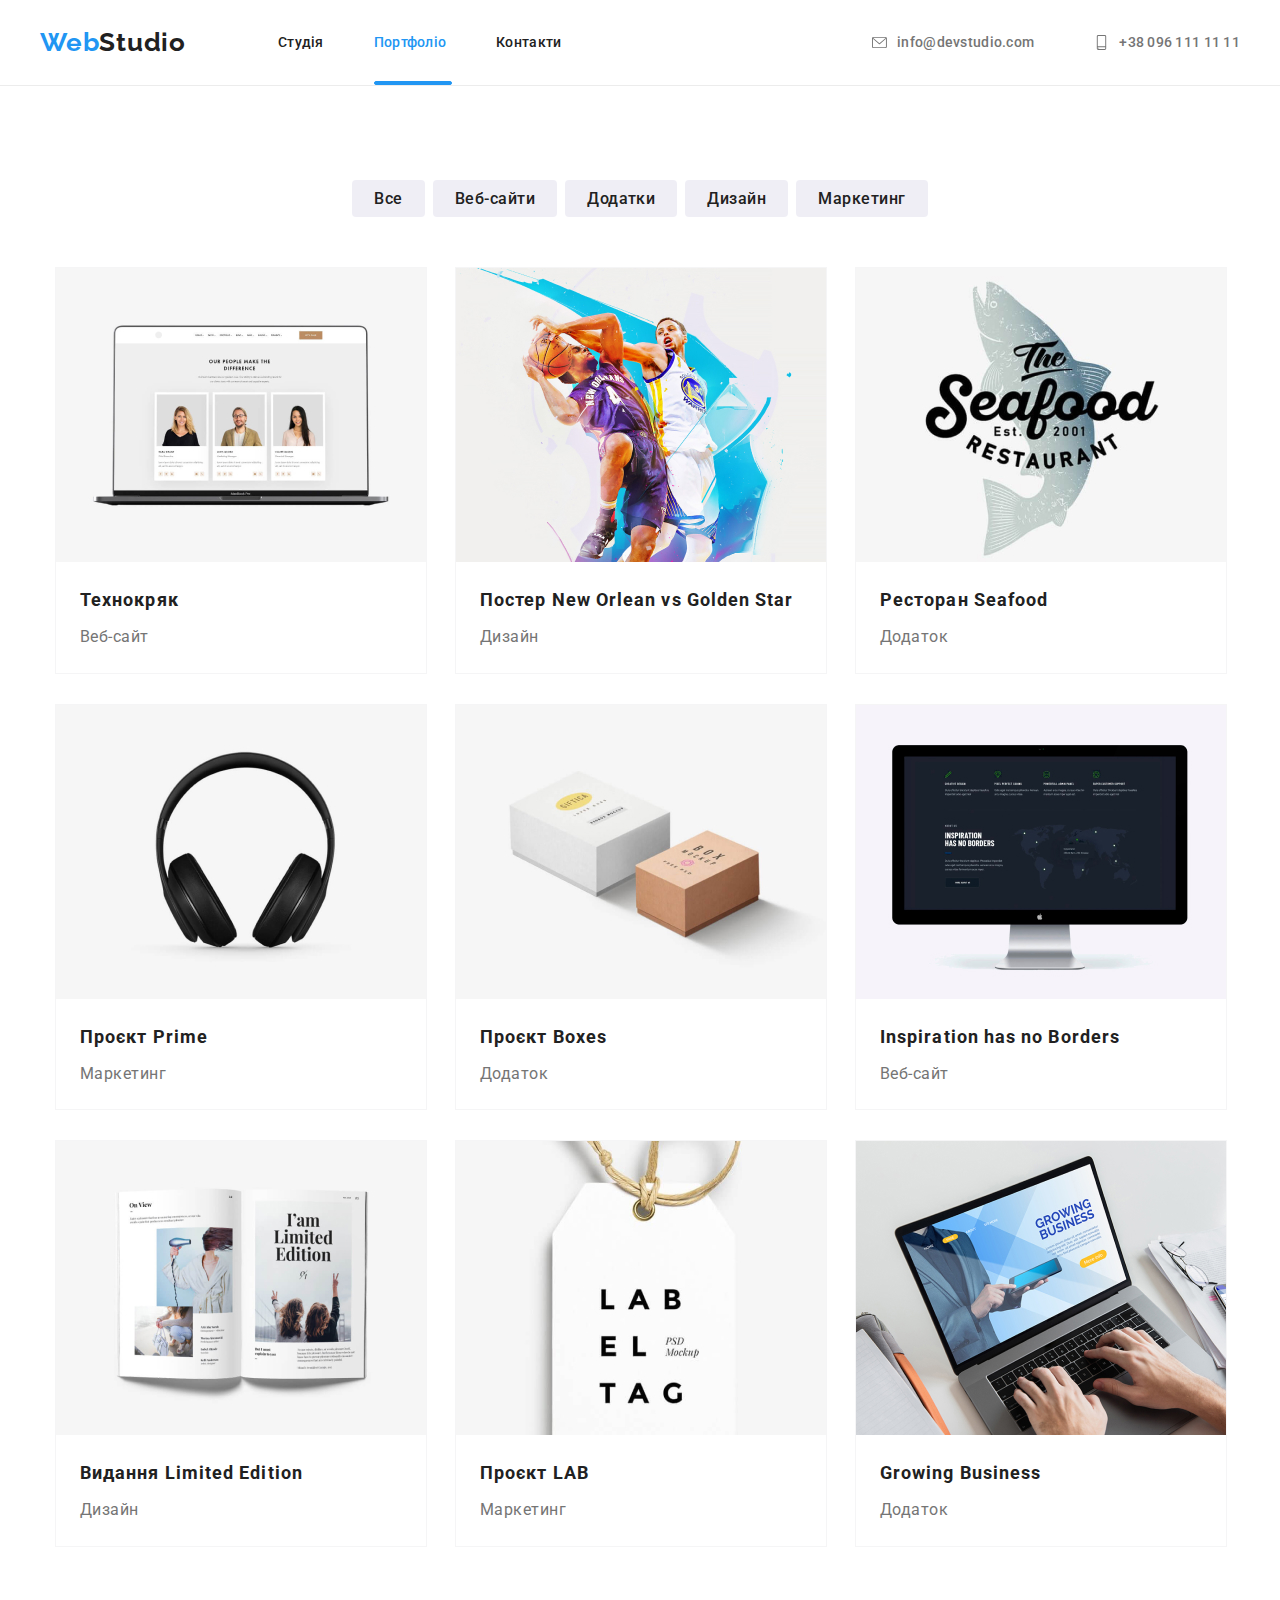
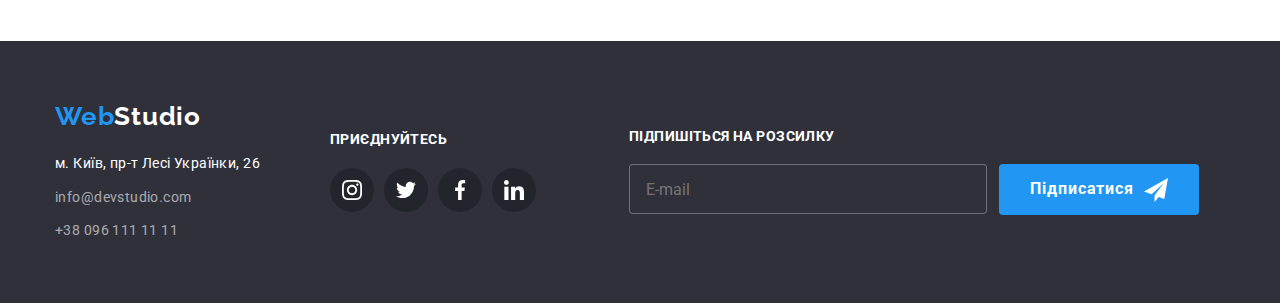
==== portfolio.html @ 32acaa5c "Added files from homework6" ====
<!DOCTYPE html>
<html lang="ua">

<head>
  <meta charset="UTF-8" />
  <meta http-equiv="X-UA-Compatible" content="IE=edge" />
  <meta name="viewport" content="width=device-width, initial-scale=1.0" />
  <title>WebStudio Portfolio</title>
  <link href="https://fonts.googleapis.com/css2?family=Raleway:wght@700&family=Roboto:wght@400;500;700;900&display=swap"
    rel="stylesheet" />
  <link rel="stylesheet"
    href="https://cdnjs.cloudflare.com/ajax/libs/modern-normalize/1.1.0/modern-normalize.min.css" />
  <link rel="stylesheet" href="./css/style.css" />
</head>

<body>
  <!--Header-->
  <header class="header-portfolio">
    <div class="conteiner-primary conteiner-portfolio flex-conteiner">
      <nav class="page-header">
        <a href="./index.html" class="logo"><span class="logo-title">Web</span>Studio</a>
        <ul class="site-nav list">
          <li class="nav-item">
            <a href="./index.html" class="link nav-link">Студія</a>
          </li>
          <li class="nav-item nav-item-portfolio">
            <a href="./portfolio.html" class="link link-active nav-link">Портфоліо</a>
          </li>
          <li class="nav-item">
            <a href="" class="link nav-link">Контакти</a>
          </li>
        </ul>
      </nav>

      <ul class="item-contact list">
        <li class="contact-item">
          <a href="mailto:info@devstudio.com" class="link contact-link"><svg class="envelope">
              <use href="./images/symbol-defs.svg#icon-envelope"></use>
            </svg>
            info@devstudio.com</a>
        </li>
        <li class="contact-item"><a href="tel:+380961111111" class="link contact-link"><svg class="envelope">
              <use href="./images/symbol-defs.svg#icon-smartphone"></use>
            </svg>
            +38 096 111 11 11</a></li>
      </ul>
    </div>
  </header>
  <!--Main-->
  <main>
    <!--<h1 class="portfolio-title">Portfolio</h1>-->
    <section class="button-section">
      <div class="portfolio">
        <ul class="list button-list">
          <li class="button-item">
            <button class="button" type="button">Все</button>
          </li>
          <li class="button-item">
            <button class="button" type="button">Веб-сайти</button>
          </li>
          <li class="button-item">
            <button class="button" type="button">Додатки</button>
          </li>
          <li class="button-item">
            <button class="button" type="button">Дизайн</button>
          </li>
          <li class="button-item">
            <button class="button" type="button">Маркетинг</button>
          </li>
        </ul>
        <!--Site-link-->
        <ul class="exampl">
          <li class="exampl-item">
            <a href="" class="exampl-link">
              <div class="thumb-exampl">
                  <img class="exampl-site" src="./images/portfolio/texnokryak.jpg" alt="someone vebsite" width="370" />
                    <div class="overlay-exampl">  
                  <p class="exampl-text">Ресурс пропонує комплексні пропозиції з різним рівнем функціоналу та сервісів. Все це дозволить відвідувачу отримати
                    вичерпні відомості про компанію чи приватну особу</p>
                </div>
              </div>
                  <div class="card-exampl">
                  <h2 class="exampl-title">Технокряк</h2>
                  <p class="exampl-content">Веб-сайт</p>
                  </div>
              </a>
          </li>
          <li class="exampl-item">
            <a href="" class="exampl-link">
              <div class="thumb-exampl">
              <img class="exampl-site" src="./images/portfolio/orlean.jpg" alt="man play backetball" width="370" />
              <div class="overlay-exampl">
                <p class="exampl-text">Ресурс пропонує комплексні пропозиції з різним рівнем функціоналу та сервісів. Все це дозволить
                  відвідувачу отримати
                  вичерпні відомості про компанію чи приватну особу</p>
              </div>
            </div>
              <div class="card-exampl">
                <h2 class="exampl-title">Постер New Orlean vs Golden Star</h2>
                <p class="exampl-content">Дизайн</p>
              </div>
            </a>
          </li>
          <li class="exampl-item">
            <a href="" class="exampl-link">
              <div class="thumb-exampl">
              <img class="exampl-site" src="./images/portfolio/seafood.jpg" alt="fish restaurant" width="370" />
              <div class="overlay-exampl">
                <p class="exampl-text">Ресурс пропонує комплексні пропозиції з різним рівнем функціоналу та сервісів. Все це дозволить
                  відвідувачу отримати
                  вичерпні відомості про компанію чи приватну особу</p>
              </div>
              </div>
              <div class="card-exampl">
                <h2 class="exampl-title">Ресторан Seafood</h2>
                <p class="exampl-content">Додаток</p>
              </div>
            </a>
          </li>
          <li class="exampl-item">
            <a href="" class="exampl-link">
              <div class="thumb-exampl">
              <img class="exampl-site" src="./images/portfolio/prime.jpg" alt="headphones" width="370" />
              <div class="overlay-exampl">
                <p class="exampl-text">Ресурс пропонує комплексні пропозиції з різним рівнем функціоналу та сервісів. Все це дозволить
                  відвідувачу отримати
                  вичерпні відомості про компанію чи приватну особу</p>
              </div>
              </div>
              <div class="card-exampl">
                <h2 class="exampl-title">Проєкт Prime</h2>
                <p class="exampl-content">Маркетинг</p>
              </div>
            </a>
          </li>
          <li class="exampl-item">
            <a href="" class="exampl-link">
              <div class="thumb-exampl">
              <img class="exampl-site" src="./images/portfolio/boxes.jpg" alt="boxes" width="370" />
              <div class="overlay-exampl">
                <p class="exampl-text">Ресурс пропонує комплексні пропозиції з різним рівнем функціоналу та сервісів. Все це дозволить
                  відвідувачу отримати
                  вичерпні відомості про компанію чи приватну особу</p>
              </div>
              </div>
              <div class="card-exampl">
                <h2 class="exampl-title">Проєкт Boxes</h2>
                <p class="exampl-content">Додаток</p>
              </div>
            </a>
          </li>
          <li class="exampl-item">
            <a href="" class="exampl-link">
              <div class="thumb-exampl">
              <img class="exampl-site" src="./images/portfolio/borders.jpg" alt="apple-mac" width="370" />
              <div class="overlay-exampl">
                <p class="exampl-text">Ресурс пропонує комплексні пропозиції з різним рівнем функціоналу та сервісів. Все це дозволить
                  відвідувачу отримати
                  вичерпні відомості про компанію чи приватну особу</p>
              </div>
              </div>
              <div class="card-exampl">
                <h2 class="exampl-title">Inspiration has no Borders</h2>
                <p class="exampl-content">Веб-сайт</p>
              </div>
            </a>
          </li>
          <li class="exampl-item">
            <a href="" class="exampl-link">
              <div class="thumb-exampl">  
              <img class="exampl-site" src="./images/portfolio/limited-edition.jpg" alt="open book" width="370" />
              <div class="overlay-exampl">
                <p class="exampl-text">Ресурс пропонує комплексні пропозиції з різним рівнем функціоналу та сервісів. Все це дозволить
                  відвідувачу отримати
                  вичерпні відомості про компанію чи приватну особу</p>
              </div>
              </div>
              <div class="card-exampl">
                <h2 class="exampl-title">Видання Limited Edition</h2>
                <p class="exampl-content">Дизайн</p>
              </div>
            </a>
          </li>
          <li class="exampl-item">
            <a href="" class="exampl-link">
            <div class="thumb-exampl">
              <img class="exampl-site" src="./images/portfolio/lab.jpg" alt="label" width="370" />
              <div class="overlay-exampl">
                <p class="exampl-text">Ресурс пропонує комплексні пропозиції з різним рівнем функціоналу та сервісів. Все це дозволить
                  відвідувачу отримати
                  вичерпні відомості про компанію чи приватну особу</p>
              </div>
              </div>
              <div class="card-exampl">
                <h2 class="exampl-title">Проєкт LAB</h2>
                <p class="exampl-content">Маркетинг</p>
              </div>
            </a>
          </li>
          <li class="exampl-item">
            <a href="" class="exampl-link">
              <div class="thumb-exampl">
              <img class="exampl-site" src="./images/portfolio/grouing-business.jpg" alt="someone is typinh on notebook"
                width="370" />
              <div class="overlay-exampl">
                <p class="exampl-text">Ресурс пропонує комплексні пропозиції з різним рівнем функціоналу та сервісів. Все це дозволить
                  відвідувачу отримати
                  вичерпні відомості про компанію чи приватну особу</p>
              </div>
              </div>
                <div class="card-exampl">
                <h2 class="exampl-title">Growing Business</h2>
                <p class="exampl-content">Додаток</p>
              </div>
            </a>
          </li>
        </ul>
      </div>
    </section>
  </main>

  <!--Footer-->
  <footer class="footer">
    <div class="conteiner-primary">
      <div class="footer-flex">
        <div class="our-flex">
          <a href="./index.html" class="logo-botton"><span class="logo-title">Web</span>Studio</a>
          <address>
            <ul class="list footer-item">
              <li class="list-footer">
                <a href="https://goo.gl/maps/gsfCshEHXstuSvvL9" target="_blank" rel="noopener noreferrer"
                  class="footer-post">м. Київ, пр-т Лесі Українки, 26</a>
              </li>
              <li class="list-footer">
                <a href="mailto:info@devstudio.com" class="footer-link">info@devstudio.com</a>
              </li>
              <li class="list-footer">
                <a href="tel:+380961111111" class="footer-link">+38 096 111 11 11</a>
              </li>
            </ul>
          </address>
        </div>
        <div class="social conteiner-social">
          <h4 class="footer-social">Приєднуйтесь</h4>
          <ul class="social-list">
            <li class="social-item"><a href="" class="social-link social-footer"><svg class="social-icon footer-icon">
                  <use href="./images/symbol-defs.svg#icon-instagram"></use>
                </svg></a></li>
            <li class="social-item"><a href="" class="social-link social-footer"><svg class="social-icon footer-icon">
                  <use href="./images/symbol-defs.svg#icon-twitter"></use>
                </svg></a></li>
            <li class="social-item"><a href="" class="social-link social-footer"><svg class="social-icon footer-icon">
                  <use href="./images/symbol-defs.svg#icon-facebook"></use>
                </svg></a></li>
            <li class="social-item"><a href="" class="social-link social-footer"><svg class="social-icon footer-icon">
                  <use href="./images/symbol-defs.svg#icon-linkedin"></use>
                </svg></a></li>
          </ul>
        </div>
            <!--Form-footer-->
              <form name="signup_form" autocomplete="on" class="form-footer">
                    <h4 class="form-title">Підпишіться на розсилку</h4>
                <div class="form-conteiner">
                        <label class="label-footer">
                      <input type="email" name="email" placeholder="E-mail" required class="form-in" />
                      </label>
                  <button type="submit" class="form-button">Підписатися<svg class="icon-form">
                    <use href="./images/symbol-defs-three.svg#icon-icon-send"></use>
                  </svg></button>
                </div>
              </form>
      </div>
    </div>
  </footer>
</body>

</html>
---- css/style.css ----
html {
  box-sizing: border-box;
}

*,
*::before,
*::after {
    box-sizing: inherit;
}

:root {
--main-color: #212121;
--sec-color: #757575;
--accent-color: #2196F3;
--footer-color: #2F303A;
--white: #FFFFFF;
--color-button: #F5F4FA;
--footer-colour-adress: rgb(255,255,255,0.6);
}

body {
    background-color: #FFFFFF;
    color: var(--main-color);
    font-family: 'Roboto', sans-serif;
}

.list {
    list-style: none;
   
}

/*logo*/
.logo {
    color: var(--main-color);
    text-decoration: none;
    width: 145px;

    font-family: 'Raleway', sans-serif;
    font-weight: 700;
    font-size: 26px;
    line-height: 1.2;
    letter-spacing: 0.03em;
    display: inline-block;
    transition: color 250ms cubic-bezier(0.4, 0, 0.2, 1); 
}

.logo:hover,
.logo:focus,
.logo-botton:hover,
.logo-botton:focus {
    color: var(--accent-color);
    text-decoration: underline;
    text-underline-position: var(--accent-color);
}

.logo-title {
    color: var(--accent-color);
}

.logo-botton {
     color: var(--white);
     text-decoration: none;
   
     font-family: Raleway, sans-serif;
     font-weight: 700;
     font-size: 26px;
     line-height: 1.2;
     letter-spacing: 0.03em;
     display: inline-block;
     margin-bottom: 20px;
    
     transition: color 250ms cubic-bezier(0.4, 0, 0.2, 1);
}

.logo-botton:hover,
.logo-botton:focus {
    color: var(--accent-color);
}

 /*header*/
 
 .conteiner-primary {
     width: 1200px;
     margin-left: auto;
     margin-right: auto;
     
     padding-right: 15px;
     padding-left: 15px;
     padding-top: 0px;    
     padding-bottom: 0px;
 }
 

/*site-nav*/
.site-nav .link {
     
    color: var(--main-color);
     text-decoration: none;
     
     font-weight: 500;
     font-size: 14px;
     line-height: 1.2;
     letter-spacing: 0.02em;
}
.site-nav .link:hover {
    color: var(--accent-color);
}
.site-nav .link:focus {
    color: var(--accent-color);
}
 .site-nav .link-active {
    color: var(--accent-color);
 }

 /*After in studio*/
 .nav-item-studio::after {
     content: "";
     width: 48px;
     height: 4px;
     background-color: var(--accent-color);
     position: absolute;
     top: 95%;
     border: 1px solid var(--accent-color);
     border-radius: 4px;
     opacity: 1;
 }


 /*After in portfolio*/
 .conteiner-primary {
    position: relative;
 }
 .nav-item-portfolio::after {
    content: "";
    width: 78px;
    height: 4px;
    background-color: var(--accent-color);
    position: absolute;
    top: 96%;
    border: 1px solid var(--accent-color);
    border-radius: 4px;
    opacity: 1;
 }
 

/*item-contact*/

.item-contact .link.contact-link {
    color: var(--sec-color);
    text-decoration: none;
    font-style: normal;
    font-weight: 500;
    font-size: 14px;
    line-height: 1.2;
    letter-spacing: 0.02em;
   
}
.item-contact .link:hover  {
    color: var(--accent-color);
}
.item-contact .link:focus {
    color: var(--accent-color);
}
    .link .envelope {
    width: 15px;
    height: 15px;
    margin-right: 10px;
    
    fill: var(--sec-color);

    transition: color 250ms cubic-bezier(0.4, 0, 0.2, 1)t;
    }

    .link:hover > .envelope  {
    fill: var(--accent-color);
    }

    .link:focus > .envelope {
    fill: var(--accent-color);
    }


/*main*/
 /*hero*/

  .section-title {
    color: var(--white);
    font-weight: 900;
    font-size: 44px;
    line-height: 1.4;
    letter-spacing: 0.06em;
    text-transform: uppercase;
 }
    .section-hero {
    background-color: var(--footer-color);
    text-align: center;
    padding-top: 0px;
    padding-bottom: 0px;
 }

    .hero-conteiner {
    display: flex;
    flex-direction: column;
    justify-content: center;
    width: 696px;
        }

    .overlay {
    height: 600;
    max-width: 1600;
    margin-left: auto;
    margin-right: auto;
    padding-top: 200px;
    padding-bottom: 200px;
    background-image: linear-gradient(to right, rgba(43, 44, 58, 0.4),
    rgba(43, 44, 58, 0.4)), url("../images/img-hero-squoosh.jpg");   
    background-position: center;
    background-repeat: no-repeat;
    background-size: cover;
    }

      
/*section features*/
 .section-features {
    padding-top: 94px;
    padding-bottom: 94px;
 }

  .list-feature {
    display: flex;
    justify-content: center;
    align-items: baseline;
}

  .feature-item {
    display: block;
    margin-right: 30px;
   
    width: 270px;
 }

 .list-feature .feature-item:last-child {
    margin-right: 0px;
 }

 .features-title {
        
        font-weight: 700;
        font-size: 14px;
        line-height: 1.2;
        letter-spacing: 0.03em;
        text-transform: uppercase;
        margin-top: 0px;
        margin-bottom: 10px;
}

.conteiner-primary .title {
    margin: 0px;
    text-align: center;
    padding: 10px;
    
}

 .section-content {
    color: var(--sec-color);
    margin-top: 0px;
    margin-bottom: 0px;

    font-weight: 400;
    font-size: 14px;
    line-height: 1.7;
    letter-spacing: 0.03em;

}

 .list {
    margin-top: 0px;
    margin-bottom: 0px;
    padding-left: 0px;
}

  .antena-around {
      display: flex;
      justify-content: center;
      align-items: center;
      width: 270px;
      height: 120px;
      background-color: var(--color-button);
      border-radius: 4px;
       
      margin-bottom: 30px;
  }

  .antena {
    display: inline-block;
      height: 70px;
      width: 70px;
      align-self: center    ;
  }

  .thumb {
    position: relative;
    width: 370px;      
  }

  .divice {
    position: absolute;
    bottom: 0%;
    padding: 27px 82px;
    display: block;
    width: 370px;
    margin-top: 0px;
    margin-bottom: 0px;

    color: var(--color-button);
    
    font-style: normal;
    font-weight: 700;
    font-size: 14px;
    line-height: 1.2;
    letter-spacing: 0.03em;
    text-transform: uppercase;
    text-align: center;
      
    background-color: rgb(47,48,58,0.8);
  }
   
/*section work*/

    .section-work {
        padding-bottom: 94px;
    }
    .list-work {
    display: flex;
    
    }

    .list-work .work-item {
    display: block;
    margin-right: 30px;
    
    }

    .list-work .work-item:last-child {
    margin-right: 0px;
    }

    .work-title,
    .team-title,
    .clients-title  {
        font-weight: 700;
        font-size: 36px;
        line-height: 1.2;
        text-align: center;
        letter-spacing: 0.03em;     
    }

 .work-title {
    margin-top: 0px;
    margin-bottom: 50px;
   }
    /*section our team*/
    .conteiner-main {
    margin-bottom: 0px;
    }
    .list-team {
    display: flex;
    }

    .list-team .member-team {
    display: block;
    margin-right: 30px;
    justify-content: center;
    width: 270px;
    }
    .list-team .member-team:last-child {
    margin-right: 0px;
    }

 .list .list-profession {

     color: var(--sec-color);

     font-weight: 400;
     font-size: 16px;
     line-height: 1.2;
     text-align: center;
     letter-spacing: 0.03em;
        
     margin-top: 0px;
     margin-bottom: 16px;
     margin-left: 0px;
     margin-right: 0px;
     padding-bottom: 0px;
 }

    .about-member {
        padding-top: 30px;
        padding-bottom: 30px;
        padding-left: 32px;
        padding-right: 32px;
        width: 270px;
        background-color: var(--white);
    }

    .foto-member {
    display: block;
    }

 .team-member {
    padding-top: 0px;
    padding-bottom: 0px;
    margin-top: 0px;
    margin-bottom: 10px;
    margin-left: 0px;
    margin-right: 0px;

    font-weight: 500;
    font-size: 16px;
    line-height: 1.2;
    text-align: center;
    letter-spacing: 0.03em;
}

.section-color {
    background-color: rgba(175, 177, 184, 0.16);
    padding-bottom: 94px;
    padding-top: 94px;
}

.team-title {
    margin-bottom: 50px;
    margin-top: 0px;
}

.conteiner-team {
    margin-bottom: 0px;
    padding-bottom: 0px;
    list-style: none;
}

    .team-card {
    width: 270px;
 }

    .social {
        width: 206px;
        margin-right: 0px;
        margin-left: 0px;
    }
    .social-list {
    display: flex;
    
    justify-content: center;
    align-items: center;
    list-style: none;
    margin-top: 0px;
    margin-bottom: 0px;
    padding-left: 0px;
    }

    .social-link{
    display: flex; 
    width: 44px;
    height: 44px;
    justify-content: center;
    align-items: center;
    border-radius: 50%;
    
    transition: background-color 250ms cubic-bezier(0.4, 0, 0.2, 1);
    }

    .social-link:hover {
    background-color: var(--accent-color);
    }

    .social-link:focus {
    background-color: var(--accent-color);
    }

    .social-item {
    margin-right: 10px;
    }   
    .social-list .social-item:last-child {
    margin-right: 0px;
    }
    
    .social-icon {
    width: 20px;
    height: 20px;
    fill: #9ea0a5;

    transition: fill 250ms cubic-bezier(0.4, 0, 0.2, 1);
    }

    
    .social-link:hover >.social-icon {
    fill: var(--white);
    }

    .social-link:focus>.social-icon {
    fill: var(--white);
        }

    .footer-social {
        display: block;
        width: 144px;
     }

        /*Regular clients*/

    .section-clients {
    padding-bottom: 94px;
    padding-top: 94px;
    }
    .our-clients {
    list-style: none;
    }
    .clients-title {
    margin-top: 0px;
    margin-bottom: 50px;
    }

    .our-clients {
    display: flex;
    margin-top: 0px;
    margin-bottom: 0px;
    padding-left: 0px;
    }

    .clients-item {
    margin-right: 30px;
    }
    .our-clients .clients-item:last-child {
        margin-right: 0px;
    }

    .clients-link {
    display: flex;
    justify-content: center;
    align-items: center;
    
    width: 170px;
    height: 92px;
    
    border: 1px solid #AFB1B8;
    border-radius: 4px;
    
    transition: border-color 250ms cubic-bezier(0.4, 0, 0.2, 1), box-shadow 250ms cubic-bezier(0.4, 0, 0.2, 1);
    }

    .clients-link:hover,
    .clients-link:focus {
     border-color: var(--accent-color);
    box-shadow: 0px 4px 4px rgba(0, 0, 0, 0.25);
    }

   .clients-icon {
    width: 106px;
    height: 60px;
    fill: #AFB1B8;
    
    transition: fill 250ms cubic-bezier(0.4, 0, 0.2, 1);
    }

    .clients-link:hover > .clients-icon {
    fill: var(--accent-color);
    
    }

    .clients-link:focus > .clients-icon {
        fill: var(--accent-color);
         
        }

/*portfolio site-link*/

 .header-portfolio {
    border-bottom: 1px solid #ECECEC;
   }

 .conteiner-portfolio {
     margin-bottom: 0px;
     padding-left: 0px;
     padding-right: 0px;
     padding-top: 24px;
     padding-bottom: 24px;
 }
/*site-nav -portfolio*/

 .flex-conteiner {
    display: flex;
    align-items: center;
    padding-left: 0px;
    padding-right: 0px;
 }

.page-header {
    display: flex;
    align-items: center;
    padding-left: 0px;
    padding-right: 0px;
    
}

.site-nav {
    display: flex;
    margin-left: 93px;
    margin-top: 0px;
    margin-bottom: 0px;
    margin-right: 0px;
    padding: 0px;
}

.site-nav .nav-item {
    display: block;
    margin-right: 50px;
    
}

.site-nav .nav-item:last-child {
    margin-right: 0px;
}

.site-nav .nav-item:first-child {
    margin-left: 0px;
}

.nav-link {
    display: block;
    padding-top: 10px;
    padding-bottom: 10px;
    
}

.item-contact {
    display: flex;
    margin-left: auto;
    margin-right: 0px;
    margin-top: 0px;
    margin-bottom: 0px;
    padding: 0px;
}

.item-contact .contact-item {
    margin-right: 50px;
    padding-top: 10px;
    padding-bottom: 10px;
    padding-left: 10px;
} 

.item-contact .contact-item:last-child {
    margin-right: 0px;
}

.contact-link{
    display: flex;
    align-items: center;
}
    
/*portfolio-exampl*/

    .portfolio {
    width: 1200px;
    margin-left: auto;
    margin-right: auto;
    padding-right: 15px;
    padding-left: 15px;
    }
    .exampl .exampl-item {
    list-style: none;
}
    .card-exampl {
    display: flex;
    flex-direction: column;

    padding: 20px 24px;
    
    margin-right: auto;
    margin-left: auto;
    /*width: 322px;*/
     }

    .exampl {
    display: flex;
    flex-wrap: wrap;
       
    list-style: none;
    margin-top: 0px;
    margin-bottom: 0px;
    
    padding: 0;
    }

    .exampl-item {
    width: calc((100% - 60px) / 3);
    margin-right: 30px;
    margin-bottom: 30px;
    padding-bottom: 0px; 
    align-content: space-around;
        
    }
  
    .exampl-item:nth-child(3n) {
        margin-right: 0px;
    }
    .exampl-item:nth-last-child(-n+3) {
        margin-bottom: 0px;
    }

    .exampl-item .exampl-link:hover {
    border: 1px solid rgba(200, 193, 193, 0.138);
    box-shadow: 0px 2px 2px 0px rgba(10, 7, 7, 0.12),
    0px 1px 2px 0px rgba(27, 27, 27, 0.12), 0px 3px 1px 0px rgba(41, 39, 39, 0.17);
    }
    
    .exampl-item .exampl-link:focus {
    border: 1px solid rgba(200, 193, 193, 0.138);
    box-shadow: 0px 2px 2px 0px rgba(10, 7, 7, 0.12),
    0px 1px 2px 0px rgba(27, 27, 27, 0.12), 0px 3px 1px 0px rgba(41, 39, 39, 0.17);
         }

    .exampl-link {
    display: inline-block;
    padding: 0;
            
    color: var(--main-color);
    
    font-weight: 700;
    font-size: 18px;
    line-height: 2;
    letter-spacing: 0.06em;
    text-decoration-line: none;
    border: 1px solid rgba(201, 201, 208, 0.193);
    transition: box-shadow 250ms cubic-bezier(0.4, 0, 0.2, 1);

    }

        
    .exampl-content {
    display: block;
    margin: 0;
   
    color: var(--sec-color);

    font-weight: 400;
    font-size: 16px;
    line-height: 1.9;
    letter-spacing: 0.03em;
    }

    .exampl-title {
    display: block;

    margin-right: 0px;
    margin-left: 0px;
    margin-top: 0px;
    margin-bottom: 4px;

    color: var(--main-color);
    
    font-weight: 700;
    font-size: 18px;
    line-height: 2;
    letter-spacing: 0.06em;
    
 }
    .exampl-site {
    display: block;
    width: 370px;
     }       
           

    /*Decoration effects for the exampl*/
    .thumb-exampl {
    position: relative;
    width: 370px;
    overflow: hidden;
    
    }
    .overlay-exampl {
    position: absolute;
    width: 100%;
    height: 100%;
    top: 0;
    left: 0;
    background-color: rgba(33, 150, 243, 90%);
    opacity: 1;
    transform: translateY(100%);
    transition: transform 500ms cubic-bezier(0.4, 0, 0.2, 1);

    }

    .exampl-item .exampl-link:hover .overlay-exampl,
    .exampl-item .exampl-link:focus .overlay-exampl {
        transform: translateY(0);
    }

      
    .exampl-text {
    position:absolute;
    top: 50%;
    left: 50%;
    transform: translate(-50%, -50%);

    display: block;
    width: 322px;
    margin-top: 0px;
    margin-bottom: 0px;
    padding-left: 10px;
    color: var(--color-button);
    
    font-style: normal;
    font-weight: 400;
    font-size: 18px;
    line-height: 1.5;
    letter-spacing: 0.03em;
    
    }
      
 /*footer*/

 .footer {
    background-color: #2F303A;
    font-style: normal;
}

    .footer-link {
    display: inline-block;
        
    color: var(--footer-colour-adress);
    text-decoration: none;

    font-weight: 400;
    font-size: 14px;
    font-style: normal;
    line-height: 1.7;
    letter-spacing: 0.03em;
    transition: color 250ms cubic-bezier(0.4, 0, 0.2, 1);
}
    
    .footer-item .footer-link:hover {
    color: var(--accent-color);
    text-decoration: underline;
    text-underline-position: var(--accent-color);
}

    .footer-item .footer-link:focus {
    color: var(--accent-color);
    text-decoration: underline;
    text-underline-position: var(--accent-color);
}
  
 
    .footer-item .footer-post {
    display: inline-block;
  
    color: var(--white);
    text-decoration: none;

    font-weight: 400;
    font-size: 14px;
    font-style: normal;
    line-height: 1.7;
    letter-spacing: 0.03em;
    transition: color 250ms cubic-bezier(0.4, 0, 0.2, 1);
}

    .footer-item .footer-post:hover {
    color: var(--accent-color);
    text-decoration: underline;
    text-underline-position: var(--accent-color);
}

    .footer-item .footer-post:focus {
    color: var(--accent-color);
    text-decoration: underline;
    text-underline-position: var(--accent-color);
}

    .footer-item{
        display: flex;
        flex-direction: column;
    }
    .footer-item .list-footer {
        margin-bottom: 10px;
    }

    .footer-item .list-footer:last-child {
        margin-bottom: 0px;
    }

    .footer-item {
    margin-top: 0px;
    padding-left: 0px;
}
    .footer {
        padding-top: 60px;
        padding-bottom: 60px;
    }

    /*footer-social-link*/
        .footer-flex {
        display: flex;
        width: 1200px;
        align-items: center;
        margin: 0px;
        }

        .our-flex {
        display: flex;
        flex-direction: column;
        }
        
        .conteiner-social {
        display: flex;
        flex-direction: column;
         margin-left: 70px;
        }

        .social-footer .footer-icon {
        fill: var(--white);
        }
        .social-footer {
        background-color: var(--accent-color);
        background-color: rgba(0, 4, 4, 0.25);
        }
    .footer-social {
        display: inline-block;
        margin-right: 0px;
        margin-right: 0px;
        margin-top: 0px;
        margin-bottom: 20px;

        font-style: normal;
        font-weight: 700;
        font-size: 14px;
        line-height: 1.1;
        letter-spacing: 0.03em;
        text-transform: uppercase;
        color: var(--white);
    }
     
/*button*/

    .button-section {
        padding-top: 94px;
        padding-bottom: 94px;
    }

    .button {
    color: var(--main-color);
    background-color: #c7c3db4a;
    cursor: pointer;

    font-weight: 500;
    font-size: 16px;
    font-family: inherit;
    line-height: 1.6;
    letter-spacing: 0.03em;
    text-align: center;

    display: inline-block;
    
    border: var(--accent-color);
    padding: 6px 22px;
    border-radius: 4px;
    transition: color 250ms cubic-bezier(0.4, 0, 0.2, 1),
    background-color 250ms cubic-bezier(0.4, 0, 0.2, 1),
    box-shadow 250ms cubic-bezier(0.4, 0, 0.2, 1);
    
}
 
  .button-list .button-item:not(:last-child) {
     margin-right: 8px;
 }

 .button-list {
    display: flex;
    align-items: baseline;
    justify-content: center;
    
    margin-top: 0px;
    margin-bottom: 50px;
    margin-right: auto;
    margin-left: auto;
    padding-bottom: 0px;
    padding-left: 0px;
 }
      
 .button:hover {
    color: var(--white);
    background-color: var(--accent-color);

    box-shadow: 0px 2px 2px 0px rgba(0, 0, 0, 0.12),
            0px 1px 2px 0px rgba(0, 0, 0, 0.08), 0px 3px 1px 0px rgba(0, 0, 0, 0.10);
}
.button:focus {
    color: var(--white);
    background-color: var(--accent-color);
    box-shadow: 0px 2px 2px 0px rgba(0, 0, 0, 0.12),
            0px 1px 2px 0px rgba(0, 0, 0, 0.08), 0px 3px 1px 0px rgba(0, 0, 0, 0.10);
}
   
.button-order {
    padding: 10px 32px;
    margin-bottom: 0px;
    margin-left: auto;
    margin-right: auto;
    border: none;
    border-radius: 4px;


    color: var(--white);
    background-color: var(--accent-color);
    cursor: pointer;
    
    font-family: 'Roboto';
    font-weight: 700;
    font-size: 16px;
    line-height: 1.9;
    letter-spacing: 0.06em;
    text-align: center;
}

/*Form-footer*/

.form-footer{
display: flex;
width: 570px;
flex-direction: column;
margin-left: 93px;
}

.form-conteiner {
 display: flex;

}

.icon-form {
width: 24px;
height: 24px;
margin-left: 10px;
}

.form-button {
display: flex;
justify-content: center;
align-items: center;
width: 200px;
padding: 10px 28px;
margin-left: 12px;
border: none;
border-radius: 4px;

color: var(--white);
background-color: var(--accent-color);
cursor: pointer;

font-family: 'Roboto';
font-weight: 700;
font-size: 16px;
line-height: 1.9;
letter-spacing: 0.06em;
text-align: center;
}

.form-title {
  display: inline-block;
  margin-right: 0px;
  margin-right: 0px;
  margin-top: 0px;
  margin-bottom: 20px;

  font-style: normal;
  font-weight: 700;
  font-size: 14px;
  line-height: 1.1;
  letter-spacing: 0.03em;
  text-transform: uppercase;
  color: var(--white);
}

.label-footer .form-in {
width: 358px;
height: 50px;
padding-top: 15px;
padding-bottom: 15px;
padding-right: 295px;
padding-left: 16px;
border: 1px solid rgb(255, 255, 255, 30%);
border-radius: 4px;

color: var(--color-button);
background-color: var(--footer-color);
}

/*modal window*/

.backdrop {
position: fixed;
top: 0px;
left: 0px;
width: 100%;
height: 100%;
background-color: rgba(0, 4, 4, 25%);

opacity: 1;
transition: opacity 250ms cubic-bezier(0.4, 0, 0.2, 1);
}

.backdrop.is-hidden {
opacity: 0;
pointer-events: none;

}

.backdrop.is-hidden .modal {
transform: translate(-50%, -50%) scale(0.5);
}

.modal {
position: absolute;
top: 50%;
left: 50%;
transform: translate(-50%, -50%) scale(1);

min-width: 528px;
min-height: 581px;

background-color: var(--white);

transition: transform 250ms cubic-bezier(0.4, 0, 0.2, 1);
}

.modal-close {
display: block;
margin-right: 0px;
margin-left: auto;
padding: 4px;
height: 30px;
width: 30px;
fill: var(--main-color);
stroke: rgba(0, 4, 4, 25%);
transition: fill 250ms cubic-bezier(0.4, 0, 0.2, 1);
}

.modal-close:hover {
fill: var(--accent-color);
}

/*Form-modal-window*/

.form-modal {
padding: 0px;
margin: 0;
}

.form-md-title {
text-align: center;
margin-top: 0px;
margin-bottom: 12px;
margin-right: 0px;
margin-left: 0px;

font-family: 'Roboto';
font-weight: 700;
font-size: 20px;
line-height: 1.2;
letter-spacing: 0.03em;

}

.form-md-label {
display: flex;
flex-direction: column;
justify-content: center;

margin: 0px auto;
width: 448px;

}

.label-md {
position: relative;
margin-bottom: 10px;
color: var(--sec-color);
font-family: 'Roboto';
font-weight: 400;
font-size: 12px;
line-height: 1.2;
letter-spacing: 0.01em;
transition: fill 250ms cubic-bezier(0.4, 0, 0.2, 1);
}

.input-md,
.textarea-md {
width: 448px;
height: 40px;
margin-top: 4px;
padding-left: 35px;

border: 1px solid rgba(33, 33, 33, 0.2);
border-radius: 4px;
cursor: pointer;

background-color: var(--white);
transition: border-color 250ms cubic-bezier(0.4, 0, 0.2, 1), outline-color 250ms cubic-bezier(0.4, 0, 0.2, 1);
}

.input-md::placeholder {
font-family: 'Roboto';
font-weight: 400;
font-size: 12px;
line-height: 1.2;
letter-spacing: 0.01em;
color: rgba(117, 117, 117, 0.5);
opacity: 0;
transition: opacity 250ms cubic-bezier(0.4, 0, 0.2, 1);
}

.input-md:focus::placeholder {
opacity: 1;
}

.label-md:focus-within {
    fill: var(--accent-color);
}

.label-md:hover {
fill: var(--accent-color);
}

.input-md:focus {
border-color: var(--accent-color);
outline-color: var(--accent-color);
}
.input-md:hover {
border-color: var(--accent-color);
}

.icon-md {
position: absolute;
top: 50%;
left: 12px;
width: 18px;
height: 18px;
}

.textarea-md {
height: 120px;
resize: none;
padding: 12px 16px;

}
.textarea-md:focus {
    border-color: var(--accent-color);
    outline-color: var(--accent-color);
}

.textarea-md:hover {
    border-color: var(--accent-color);
}

.chekbox-md {
display: flex;
justify-content: center;
height: 24px;
margin-left: auto;
margin-right: auto;
margin-bottom: 30px;
}

.chekbox-input {
position: absolute;
width: 1px;
height: 1px;
overflow: hidden;
clip: rect(0 0 0 0);
}

.chekbox-icon {
    display: inline-block;
    width: 16px;
    height: 15px;
    border: 1px solid var(--main-color);
    border-radius: 4px;
    box-shadow: 0px 4px 4px rgba(0, 0, 0, 0.10);
    background-color: var(--white);
    margin-right: 8px;
    fill: none;
    transition: fill 250ms cubic-bezier(0.4, 0, 0.2, 1);
}
.chekbox-input:checked + .chekbox-icon {
fill: var(--accent-color);
border-color: var(--accent-color);
}


/*.chekbox-input:checked + .chekbox-icon {
    background-image: url("../images/svg/icon-check.svg");
    background-size: contain;
    background-origin: border-box;
    border-color: var(--accent-color);
}*/

.confidence-md {
display: flex;
align-items: center;
font-weight: 400;
font-size: 14px;
line-height: 1.7;
letter-spacing: 0.03em;
color: var(--sec-color);

}

.confidence-link {
color: var(--accent-color);
text-decoration: underline;
text-underline-position: var(--accent-color);
margin-left: 5px;
}

.form-btn{
display: flex;
align-items: center;
width: 200px;
padding: 10px 52px;
margin-left: auto;
margin-right: auto;
border: none;
border-radius: 4px;
box-shadow: 0px 4px 4px rgba(0, 0, 0, 0.15);

color: var(--white);
background-color: var(--accent-color);
cursor: pointer;

font-family: 'Roboto';
font-weight: 700;
font-size: 16px;
line-height: 1.9;
letter-spacing: 0.06em;
text-align: center;
}
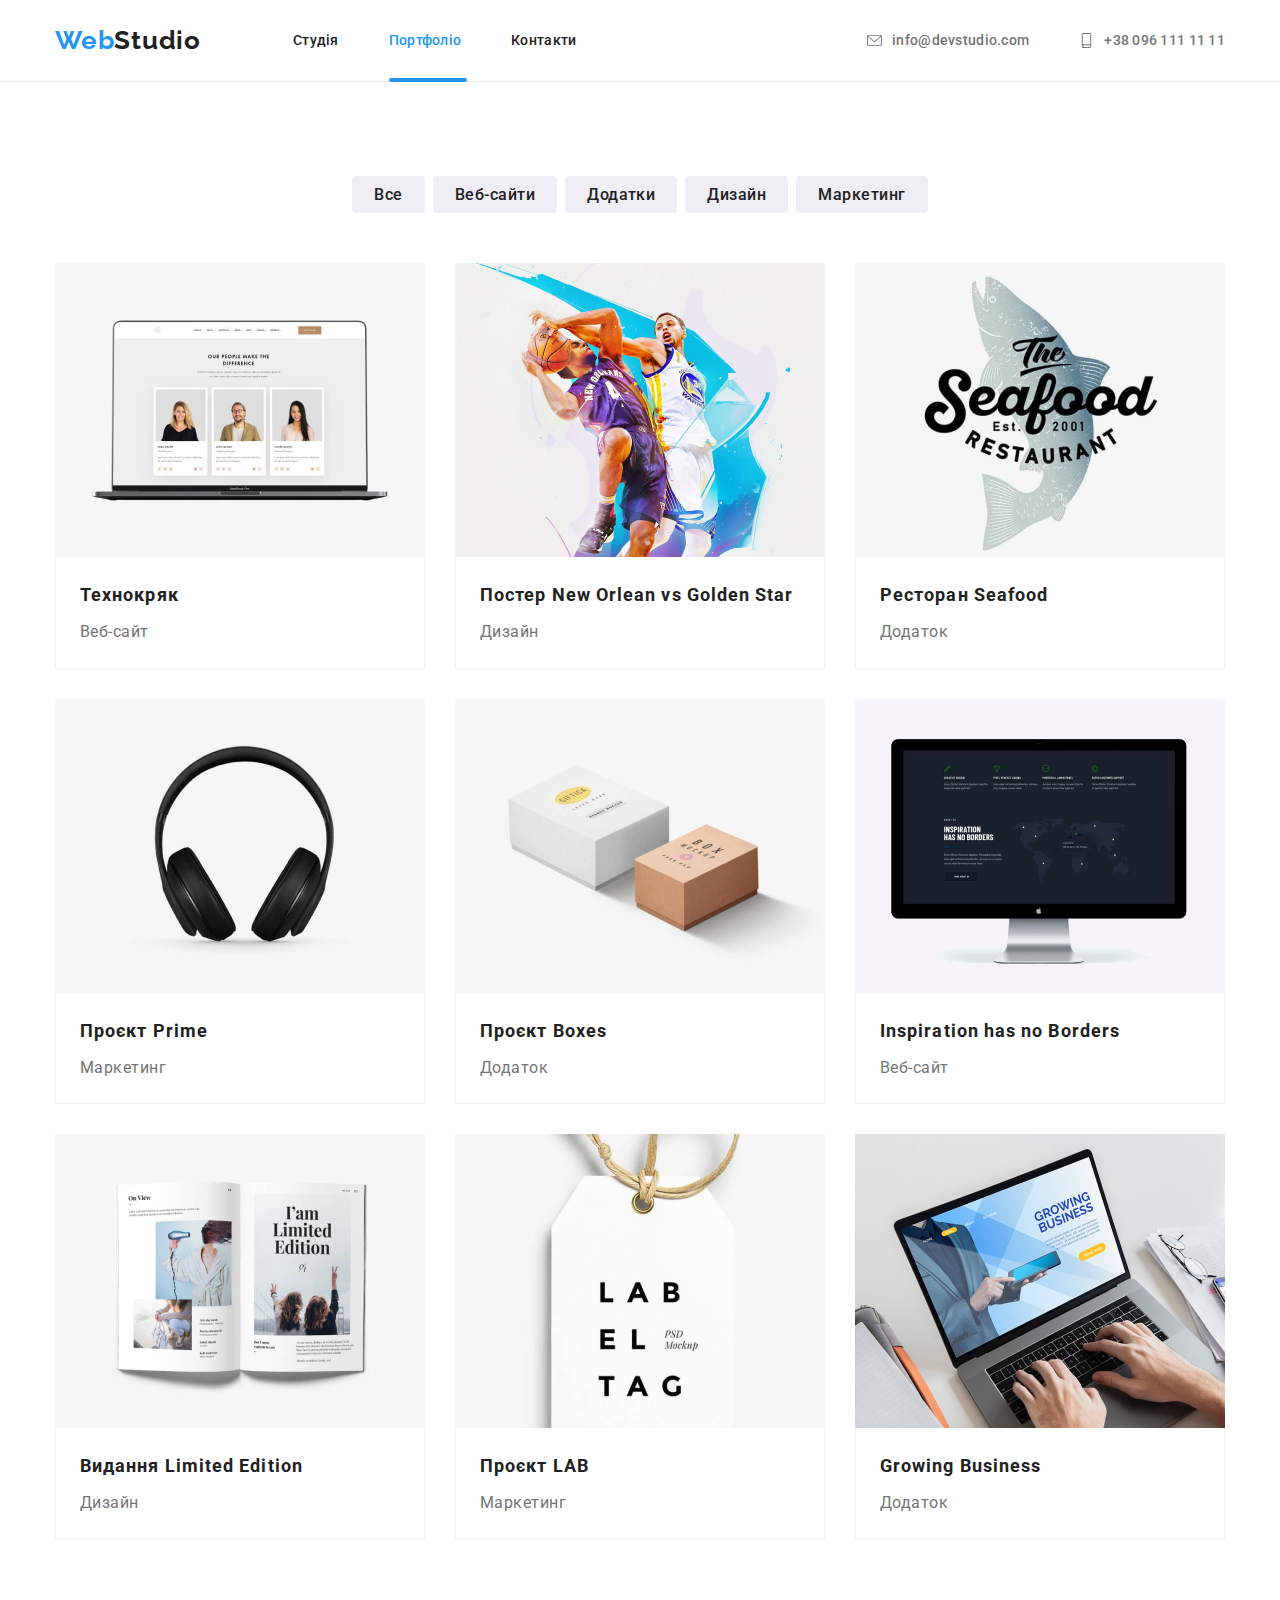
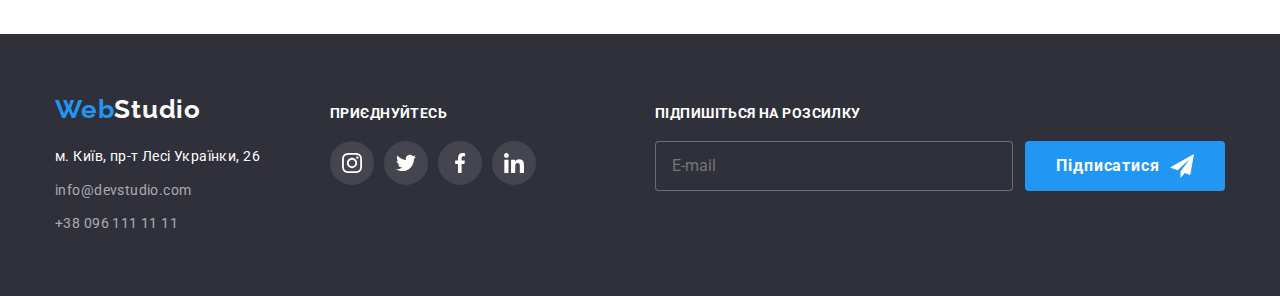
==== commit b84db28a: "Added chanches" ====
--- a/portfolio.html
+++ b/portfolio.html
@@ -1,5 +1,5 @@
 <!DOCTYPE html>
-<html lang="ua">
+<html lang="uk">
 
 <head>
   <meta charset="UTF-8" />
@@ -15,8 +15,8 @@
 
 <body>
   <!--Header-->
-  <header class="header-portfolio">
-    <div class="conteiner-primary conteiner-portfolio flex-conteiner">
+  <header class="header">
+    <div class="conteiner-primary flex-conteiner">
       <nav class="page-header">
         <a href="./index.html" class="logo"><span class="logo-title">Web</span>Studio</a>
         <ul class="site-nav list">
@@ -35,12 +35,12 @@
       <ul class="item-contact list">
         <li class="contact-item">
           <a href="mailto:info@devstudio.com" class="link contact-link"><svg class="envelope">
-              <use href="./images/symbol-defs.svg#icon-envelope"></use>
+              <use href="./images/icons.svg#icon-envelope"></use>
             </svg>
             info@devstudio.com</a>
         </li>
         <li class="contact-item"><a href="tel:+380961111111" class="link contact-link"><svg class="envelope">
-              <use href="./images/symbol-defs.svg#icon-smartphone"></use>
+              <use href="./images/icons.svg#icon-smartphone"></use>
             </svg>
             +38 096 111 11 11</a></li>
       </ul>
@@ -48,7 +48,7 @@
   </header>
   <!--Main-->
   <main>
-    <!--<h1 class="portfolio-title">Portfolio</h1>-->
+    <h1 class="visually-hidden">Portfolio</h1>
     <section class="button-section">
       <div class="portfolio">
         <ul class="list button-list">
@@ -221,9 +221,8 @@
 
   <!--Footer-->
   <footer class="footer">
-    <div class="conteiner-primary">
-      <div class="footer-flex">
-        <div class="our-flex">
+    <div class="conteiner-primary footer-flex">
+        <div>
           <a href="./index.html" class="logo-botton"><span class="logo-title">Web</span>Studio</a>
           <address>
             <ul class="list footer-item">
@@ -241,36 +240,35 @@
           </address>
         </div>
         <div class="social conteiner-social">
-          <h4 class="footer-social">Приєднуйтесь</h4>
+          <h2 class="footer-social">Приєднуйтесь</h2>
           <ul class="social-list">
             <li class="social-item"><a href="" class="social-link social-footer"><svg class="social-icon footer-icon">
-                  <use href="./images/symbol-defs.svg#icon-instagram"></use>
-                </svg></a></li>
-            <li class="social-item"><a href="" class="social-link social-footer"><svg class="social-icon footer-icon">
-                  <use href="./images/symbol-defs.svg#icon-twitter"></use>
-                </svg></a></li>
-            <li class="social-item"><a href="" class="social-link social-footer"><svg class="social-icon footer-icon">
-                  <use href="./images/symbol-defs.svg#icon-facebook"></use>
-                </svg></a></li>
-            <li class="social-item"><a href="" class="social-link social-footer"><svg class="social-icon footer-icon">
-                  <use href="./images/symbol-defs.svg#icon-linkedin"></use>
+                  <use href="./images/icons.svg#icon-instagram"></use>
+                </svg></a></li>
+            <li class="social-item"><a href="" class="social-link social-footer"><svg class="social-icon footer-icon">
+                  <use href="./images/icons.svg#icon-twitter"></use>
+                </svg></a></li>
+            <li class="social-item"><a href="" class="social-link social-footer"><svg class="social-icon footer-icon">
+                  <use href="./images/icons.svg#icon-facebook"></use>
+                </svg></a></li>
+            <li class="social-item"><a href="" class="social-link social-footer"><svg class="social-icon footer-icon">
+                  <use href="./images/icons.svg#icon-linkedin"></use>
                 </svg></a></li>
           </ul>
         </div>
             <!--Form-footer-->
               <form name="signup_form" autocomplete="on" class="form-footer">
-                    <h4 class="form-title">Підпишіться на розсилку</h4>
-                <div class="form-conteiner">
+                <h2 class="form-title">Підпишіться на розсилку</h2>
+                   <div class="form-conteiner">
                         <label class="label-footer">
                       <input type="email" name="email" placeholder="E-mail" required class="form-in" />
                       </label>
-                  <button type="submit" class="form-button">Підписатися<svg class="icon-form">
-                    <use href="./images/symbol-defs-three.svg#icon-icon-send"></use>
+                      <button type="submit" class="form-button">Підписатися<svg class="icon-form">
+                    <use href="./images/icons.svg#icon-icon-send"></use>
                   </svg></button>
                 </div>
               </form>
       </div>
-    </div>
   </footer>
 </body>
 
--- a/css/style.css
+++ b/css/style.css
@@ -28,6 +28,24 @@
 .list {
     list-style: none;
    
+}
+
+.visually-hidden {
+    position: absolute;
+    width: 1px;
+    height: 1px;
+    margin: -1px;
+    border: 0;
+    padding: 0;
+
+    white-space: nowrap;
+    clip-path: inset(100%);
+    clip: rect(0 0 0 0);
+    overflow: hidden;
+}
+
+.no-scroll {
+    overflow: hidden;
 }
 
 /*logo*/
@@ -80,6 +98,9 @@
 
  /*header*/
  
+  .header {
+      border-bottom: 1px solid #ECECEC;
+  }
  .conteiner-primary {
      width: 1200px;
      margin-left: auto;
@@ -87,11 +108,8 @@
      
      padding-right: 15px;
      padding-left: 15px;
-     padding-top: 0px;    
-     padding-bottom: 0px;
  }
  
-
 /*site-nav*/
 .site-nav .link {
      
@@ -102,6 +120,7 @@
      font-size: 14px;
      line-height: 1.2;
      letter-spacing: 0.02em;
+     transition: color 250ms cubic-bezier(0.4, 0, 0.2, 1);
 }
 .site-nav .link:hover {
     color: var(--accent-color);
@@ -154,7 +173,10 @@
     font-size: 14px;
     line-height: 1.2;
     letter-spacing: 0.02em;
-   
+    padding-top: 32px;
+    padding-bottom: 32px;
+    transition: color 250ms cubic-bezier(0.4, 0, 0.2, 1);
+
 }
 .item-contact .link:hover  {
     color: var(--accent-color);
@@ -185,6 +207,8 @@
  /*hero*/
 
   .section-title {
+    width: 696px;
+    margin: 0 auto 30px;
     color: var(--white);
     font-weight: 900;
     font-size: 44px;
@@ -199,16 +223,8 @@
     padding-bottom: 0px;
  }
 
-    .hero-conteiner {
-    display: flex;
-    flex-direction: column;
-    justify-content: center;
-    width: 696px;
-        }
-
     .overlay {
-    height: 600;
-    max-width: 1600;
+    max-width: 1600px;
     margin-left: auto;
     margin-right: auto;
     padding-top: 200px;
@@ -444,14 +460,8 @@
     width: 270px;
  }
 
-    .social {
-        width: 206px;
-        margin-right: 0px;
-        margin-left: 0px;
-    }
-    .social-list {
+      .social-list {
     display: flex;
-    
     justify-content: center;
     align-items: center;
     list-style: none;
@@ -503,12 +513,7 @@
     fill: var(--white);
         }
 
-    .footer-social {
-        display: block;
-        width: 144px;
-     }
-
-        /*Regular clients*/
+    /*Regular clients*/
 
     .section-clients {
     padding-bottom: 94px;
@@ -576,24 +581,12 @@
 
 /*portfolio site-link*/
 
- .header-portfolio {
-    border-bottom: 1px solid #ECECEC;
-   }
-
- .conteiner-portfolio {
-     margin-bottom: 0px;
-     padding-left: 0px;
-     padding-right: 0px;
-     padding-top: 24px;
-     padding-bottom: 24px;
- }
+
 /*site-nav -portfolio*/
 
  .flex-conteiner {
     display: flex;
     align-items: center;
-    padding-left: 0px;
-    padding-right: 0px;
  }
 
 .page-header {
@@ -629,8 +622,8 @@
 
 .nav-link {
     display: block;
-    padding-top: 10px;
-    padding-bottom: 10px;
+    padding-top: 28px;
+    padding-bottom: 28px;
     
 }
 
@@ -645,9 +638,6 @@
 
 .item-contact .contact-item {
     margin-right: 50px;
-    padding-top: 10px;
-    padding-bottom: 10px;
-    padding-left: 10px;
 } 
 
 .item-contact .contact-item:last-child {
@@ -672,14 +662,9 @@
     list-style: none;
 }
     .card-exampl {
-    display: flex;
-    flex-direction: column;
-
     padding: 20px 24px;
-    
-    margin-right: auto;
-    margin-left: auto;
-    /*width: 322px;*/
+    border: 1px solid #EEEEEE;
+    border-top: none;
      }
 
     .exampl {
@@ -710,65 +695,46 @@
     }
 
     .exampl-item .exampl-link:hover {
-    border: 1px solid rgba(200, 193, 193, 0.138);
-    box-shadow: 0px 2px 2px 0px rgba(10, 7, 7, 0.12),
-    0px 1px 2px 0px rgba(27, 27, 27, 0.12), 0px 3px 1px 0px rgba(41, 39, 39, 0.17);
+    box-shadow: 0px 1px 1px rgba(0, 0, 0, 12%),
+            0px 4px 4px rgba(0, 0, 0, 6%), 1px 4px 6px rgba(0, 0, 0, 4%);
     }
     
     .exampl-item .exampl-link:focus {
-    border: 1px solid rgba(200, 193, 193, 0.138);
-    box-shadow: 0px 2px 2px 0px rgba(10, 7, 7, 0.12),
-    0px 1px 2px 0px rgba(27, 27, 27, 0.12), 0px 3px 1px 0px rgba(41, 39, 39, 0.17);
+    box-shadow: 0px 1px 1px rgba(0, 0, 0, 12%),
+            0px 4px 4px rgba(0, 0, 0, 6%), 1px 4px 6px rgba(0, 0, 0, 4%);
          }
 
     .exampl-link {
-    display: inline-block;
-    padding: 0;
-            
+    display: block;
+        text-decoration: none;
+        transition: box-shadow 250ms cubic-bezier(0.4, 0, 0.2, 1);
+    }
+
+        
+    .exampl-content {
+    margin: 0;
+   
+    color: var(--sec-color);
+
+    font-size: 16px;
+    line-height: 1.9;
+    letter-spacing: 0.03em;
+    }
+
+    .exampl-title {
+    margin-top: 0px;
+    margin-bottom: 4px;
+
     color: var(--main-color);
     
     font-weight: 700;
     font-size: 18px;
     line-height: 2;
     letter-spacing: 0.06em;
-    text-decoration-line: none;
-    border: 1px solid rgba(201, 201, 208, 0.193);
-    transition: box-shadow 250ms cubic-bezier(0.4, 0, 0.2, 1);
-
-    }
-
-        
-    .exampl-content {
-    display: block;
-    margin: 0;
-   
-    color: var(--sec-color);
-
-    font-weight: 400;
-    font-size: 16px;
-    line-height: 1.9;
-    letter-spacing: 0.03em;
-    }
-
-    .exampl-title {
-    display: block;
-
-    margin-right: 0px;
-    margin-left: 0px;
-    margin-top: 0px;
-    margin-bottom: 4px;
-
-    color: var(--main-color);
-    
-    font-weight: 700;
-    font-size: 18px;
-    line-height: 2;
-    letter-spacing: 0.06em;
     
  }
     .exampl-site {
     display: block;
-    width: 370px;
      }       
            
 
@@ -903,37 +869,23 @@
     /*footer-social-link*/
         .footer-flex {
         display: flex;
-        width: 1200px;
-        align-items: center;
-        margin: 0px;
+        align-items: baseline;
         }
-
-        .our-flex {
-        display: flex;
-        flex-direction: column;
-        }
-        
+     
         .conteiner-social {
-        display: flex;
-        flex-direction: column;
-         margin-left: 70px;
+        margin-left: 70px;
         }
 
         .social-footer .footer-icon {
         fill: var(--white);
         }
         .social-footer {
-        background-color: var(--accent-color);
-        background-color: rgba(0, 4, 4, 0.25);
+        background-color: rgba(255, 255, 255, 0.1);
         }
     .footer-social {
-        display: inline-block;
-        margin-right: 0px;
-        margin-right: 0px;
         margin-top: 0px;
         margin-bottom: 20px;
 
-        font-style: normal;
         font-weight: 700;
         font-size: 14px;
         line-height: 1.1;
@@ -1030,12 +982,11 @@
 display: flex;
 width: 570px;
 flex-direction: column;
-margin-left: 93px;
+margin-left: auto;
 }
 
 .form-conteiner {
  display: flex;
-
 }
 
 .icon-form {
@@ -1126,8 +1077,10 @@
 left: 50%;
 transform: translate(-50%, -50%) scale(1);
 
+padding: 40px;
 min-width: 528px;
 min-height: 581px;
+border-radius: 4px;
 
 background-color: var(--white);
 
@@ -1135,19 +1088,29 @@
 }
 
 .modal-close {
-display: block;
-margin-right: 0px;
-margin-left: auto;
-padding: 4px;
-height: 30px;
-width: 30px;
-fill: var(--main-color);
-stroke: rgba(0, 4, 4, 25%);
-transition: fill 250ms cubic-bezier(0.4, 0, 0.2, 1);
+    position: absolute;
+    top: 8px;
+    right: 8px;
+    height: 30px;
+    width: 30px;
+    display: flex;
+    justify-content: center;
+    align-items: center;
+    background-color: transparent;
+    border: 1px solid rgba(0, 0, 0, 0.1);
+    border-radius: 50%;
+    cursor: pointer;
+    transition: fill 250ms cubic-bezier(0.4, 0, 0.2, 1);
 }
 
 .modal-close:hover {
-fill: var(--accent-color);
+    fill: var(--accent-color);
+}
+
+.modal-icon {
+    width: 18px;
+    height: 18px;
+
 }
 
 /*Form-modal-window*/
@@ -1177,7 +1140,7 @@
 flex-direction: column;
 justify-content: center;
 
-margin: 0px auto;
+margin: 0px auto 20px;
 width: 448px;
 
 }
@@ -1186,7 +1149,6 @@
 position: relative;
 margin-bottom: 10px;
 color: var(--sec-color);
-font-family: 'Roboto';
 font-weight: 400;
 font-size: 12px;
 line-height: 1.2;
@@ -1194,19 +1156,24 @@
 transition: fill 250ms cubic-bezier(0.4, 0, 0.2, 1);
 }
 
+.label-md:last-child {
+    margin-bottom: 0px;
+}
+
 .input-md,
 .textarea-md {
 width: 448px;
-height: 40px;
 margin-top: 4px;
 padding-left: 35px;
+padding-top: 11px;
+padding-bottom: 11px;
 
 border: 1px solid rgba(33, 33, 33, 0.2);
 border-radius: 4px;
 cursor: pointer;
 
 background-color: var(--white);
-transition: border-color 250ms cubic-bezier(0.4, 0, 0.2, 1), outline-color 250ms cubic-bezier(0.4, 0, 0.2, 1);
+transition: outline-color 250ms cubic-bezier(0.4, 0, 0.2, 1);
 }
 
 .input-md::placeholder {
@@ -1233,7 +1200,6 @@
 }
 
 .input-md:focus {
-border-color: var(--accent-color);
 outline-color: var(--accent-color);
 }
 .input-md:hover {
@@ -1252,7 +1218,7 @@
 height: 120px;
 resize: none;
 padding: 12px 16px;
-
+transition: border-color 250ms cubic-bezier(0.4, 0, 0.2, 1);
 }
 .textarea-md:focus {
     border-color: var(--accent-color);
@@ -1261,15 +1227,6 @@
 
 .textarea-md:hover {
     border-color: var(--accent-color);
-}
-
-.chekbox-md {
-display: flex;
-justify-content: center;
-height: 24px;
-margin-left: auto;
-margin-right: auto;
-margin-bottom: 30px;
 }
 
 .chekbox-input {
@@ -1281,46 +1238,54 @@
 }
 
 .chekbox-icon {
-    display: inline-block;
+    display: inline-flex;
     width: 16px;
     height: 15px;
-    border: 1px solid var(--main-color);
-    border-radius: 4px;
-    box-shadow: 0px 4px 4px rgba(0, 0, 0, 0.10);
+    border: 2px solid var(--main-color);
+    border-radius: 2px;
+    margin: 0px;
+   
     background-color: var(--white);
-    margin-right: 8px;
+ 
     fill: none;
-    transition: fill 250ms cubic-bezier(0.4, 0, 0.2, 1);
+    transition: fill 250ms cubic-bezier(0.4, 0, 0.2, 1),
+    border-color 250ms cubic-bezier(0.4, 0, 0.2, 1),
+    background-color 250ms cubic-bezier(0.4, 0, 0.2, 1);
 }
 .chekbox-input:checked + .chekbox-icon {
 fill: var(--accent-color);
 border-color: var(--accent-color);
-}
-
-
-/*.chekbox-input:checked + .chekbox-icon {
-    background-image: url("../images/svg/icon-check.svg");
-    background-size: contain;
-    background-origin: border-box;
-    border-color: var(--accent-color);
-}*/
+background-color: var(--accent-color);
+}
+
+.chekbox-svg {
+    display: block;
+    margin: 0px;
+}
 
 .confidence-md {
 display: flex;
+justify-content: center;
 align-items: center;
-font-weight: 400;
+height: 24px;
+margin-bottom: 30px;
+gap: 8px;
+
 font-size: 14px;
 line-height: 1.7;
 letter-spacing: 0.03em;
 color: var(--sec-color);
-
 }
 
 .confidence-link {
 color: var(--accent-color);
-text-decoration: underline;
-text-underline-position: var(--accent-color);
-margin-left: 5px;
+text-decoration-line: underline;
+text-underline-position: under;
+margin: 0;
+}
+
+.list {
+text-decoration: none;
 }
 
 .form-btn{
@@ -1344,7 +1309,14 @@
 line-height: 1.9;
 letter-spacing: 0.06em;
 text-align: center;
-}
-
-
-
+transition: background-colo 250ms cubic-bezier(0.4, 0, 0.2, 1);
+
+}
+
+.form-btn:hover,
+.form-btn:focus {
+    background-color: #188CE8;
+}
+
+
+
